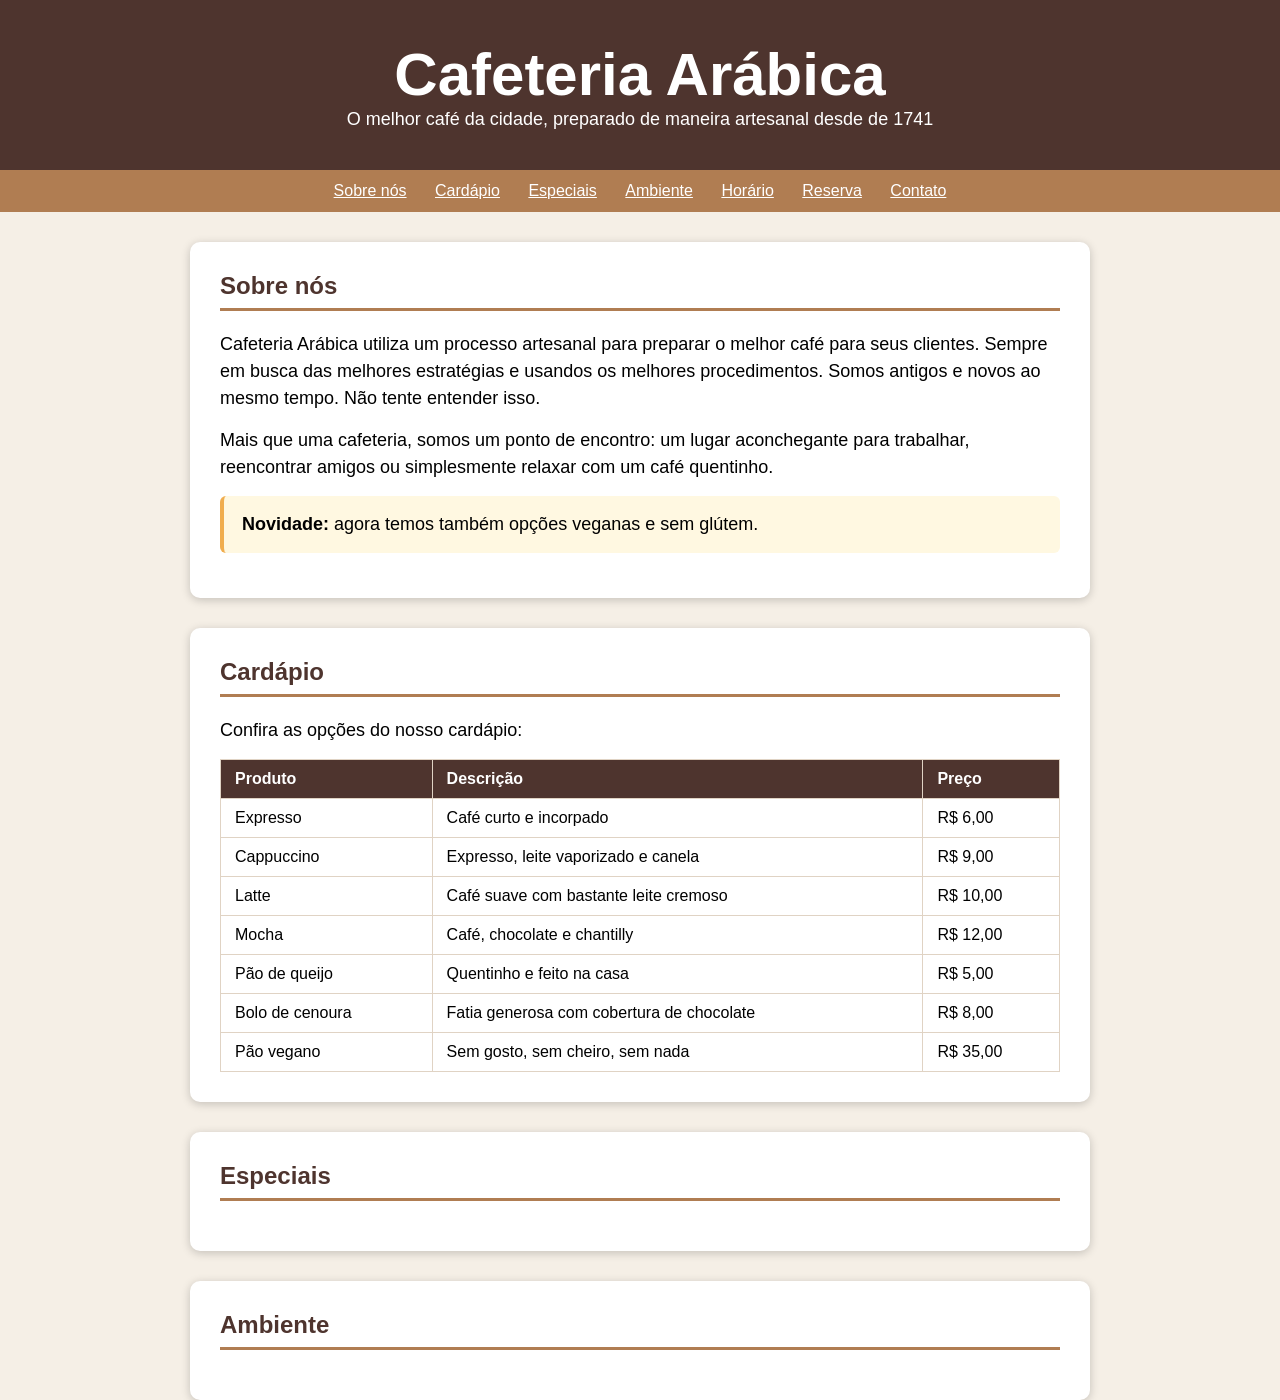
==== index.html @ d533ed1c "19/10 - Sobre Nós e Cardápio" ====
<!DOCTYPE html>
<html lang="pt-BR">
<head>
    <meta charset="UTF-8">
    <meta name="viewport" content="width=device-width, initial-scale=1.0">
    <title>Aula de HTML, CSS e JS</title>
    <link rel="stylesheet" href="style.css">
</head>
<body>
    <!-- Parte Superior -->
    <header>
        <h1>Cafeteria Arábica</h1>
        <p>O melhor café da cidade, preparado de maneira artesanal desde de 1741</p>
    </header>

    <nav>
        <a href="#sobre">Sobre nós</a>
        <a href="#cardapio">Cardápio</a>
        <a href="#especiais">Especiais</a>
        <a href="#ambiente">Ambiente</a>
        <a href="#">Horário</a>
        <a href="#">Reserva</a>
        <a href="#contato">Contato</a>
    </nav> 

    <main>
        <section id="sobre">
            <h2>Sobre nós</h2>
            <p>Cafeteria Arábica utiliza um processo artesanal para preparar o melhor café para seus clientes. 
                Sempre em busca das melhores estratégias e usandos os melhores procedimentos. Somos antigos e novos 
                ao mesmo tempo. Não tente entender isso.
            </p>
            <p>Mais que uma cafeteria, somos um ponto de encontro: 
                um lugar aconchegante para trabalhar, reencontrar amigos ou simplesmente relaxar com um café quentinho.
            </p>
            <p class="dica">
                <strong>Novidade:</strong> agora temos também opções veganas e sem glútem.
            </p>
        </section>

        <section id="cardapio">
            <h2>Cardápio</h2>
            <p>Confira as opções do nosso cardápio:</p>
            <table>
                <thead>
                    <tr>
                        <th>Produto</th>
                        <th>Descrição</th>
                        <th>Preço</th>
                    </tr>
                </thead>
                <tbody>
                    <tr>
                        <td>Expresso</td>
                        <td>Café curto e incorpado</td>
                        <td>R$ 6,00</td>
                    </tr>
                    <tr>
                        <td>Cappuccino</td>
                        <td>Expresso, leite vaporizado e canela</td>
                        <td>R$ 9,00</td>
                    </tr>
                    <tr>
                        <td>Latte</td>
                        <td>Café suave com bastante leite cremoso</td>
                        <td>R$ 10,00</td>
                    </tr>
                    <tr>
                        <td>Mocha</td>
                        <td>Café, chocolate e chantilly</td>
                        <td>R$ 12,00</td>
                    </tr>
                    <tr>
                        <td>Pão de queijo</td>
                        <td>Quentinho e feito na casa</td>
                        <td>R$ 5,00</td>
                    </tr>
                    <tr>
                        <td>Bolo de cenoura</td>
                        <td>Fatia generosa com cobertura de chocolate</td>
                        <td>R$ 8,00</td>
                    </tr>
                    <tr>
                        <td>Pão vegano</td>
                        <td>Sem gosto, sem cheiro, sem nada</td>
                        <td>R$ 35,00</td>
                    </tr>
                </tbody>
            </table>
        </section>

        <section id="especiais">
            <h2>Especiais</h2>
        </section>

        <section id="ambiente">
            <h2>Ambiente</h2>
        </section>
    </main>
</body>
</html>
---- style.css ----
/* CSS RESET usando o caractere curinga (*) */

* {
    margin: 0; /* Margem externa = 0 */
    padding: 0; /* Margem interna = 0 */
}

/* Variáveis para paleta de cores */

:root {
    --cor-branco: white;
    --cor-fundo-secao: #ffffff;
    --cor-fundo-dica: #fff8e1;
    --cor-fundo-pagina: #f5efe6;
    --cor-borda-tabela: #e0d3c4;
    --cor-borda-dica: #f0ad4e;
    --cor-marrom-medio: #b07d52;
    --cor-marrom-escuro: #4e342e;
    --cor-sombra: rgba(0, 0, 0, 0.2);
}

/* Regra de Formatação ╰(*°▽°*)╯ */
body{
    font-family:'Gill Sans', 'Gill Sans MT', Calibri, 'Trebuchet MS', sans-serif;
    background-color: var(--cor-fundo-pagina);
}
header {
    background-color: var(--cor-marrom-escuro);
    color: var(--cor-branco);
    text-align: center;
    padding: 40px 0px;
}
h1 {
    font-size: 60px;
}
p {
    font-size: 18px;
}
nav {
    background-color: var(--cor-marrom-medio);
    padding: 12px;
    text-align: center;
}
a { 
    color: var(--cor-branco);
    padding: 0px 12px;
}
img {
    display: block;
    margin-top: 10px;
    margin-left: auto;
    margin-right: auto;
    margin-top: 800px;
}
main {
    width: 900px;               /* Largura de um bloco */
    margin: 0px auto;
}
section {
    margin-top: 30px;
    background-color: var(--cor-fundo-secao);
    box-shadow: var(--cor-sombra);
    padding: 30px;
    box-shadow: 0 2px 10px var(--cor-sombra);           /* Parâmetro 1: Deslocamento Horizontal, 2: Deslocamento Vertical, 3: Desfoque, 4: Cor*/
    border-radius: 10px;
}
section h2{
    color: var(--cor-marrom-escuro);
    border-bottom: 3px solid var(--cor-marrom-medio);
    margin-bottom: 20px;
    padding-bottom: 8px;
}
section p{
    margin-bottom: 15px;
    line-height: 150%;
}

/* Criar um classe em CSS */

.dica{
    background-color: var(--cor-fundo-dica);
    border-left: 4px solid var(--cor-borda-dica);
    padding: 15px 18px;
    border-radius: 6px;
}

.wainu {
    width: 50%;
}

table {
    width: 100%;
    border-collapse: collapse;
}
th, td {
    border: 1px solid var(--cor-borda-tabela);
    padding: 10px 14px;
    text-align: left;
}
th {
    background-color: var(--cor-marrom-escuro);
    color: var(--cor-branco);
}

/* Formatação de tabela */


/* .default_margin {
    display: inline-block;

    margin-top: 32px;
} */

/*
font-family -> propriedade
'Franklin Gothic Medium', 'Arial Narrow', Arial, sans-serif -> valor da propriedade
*/
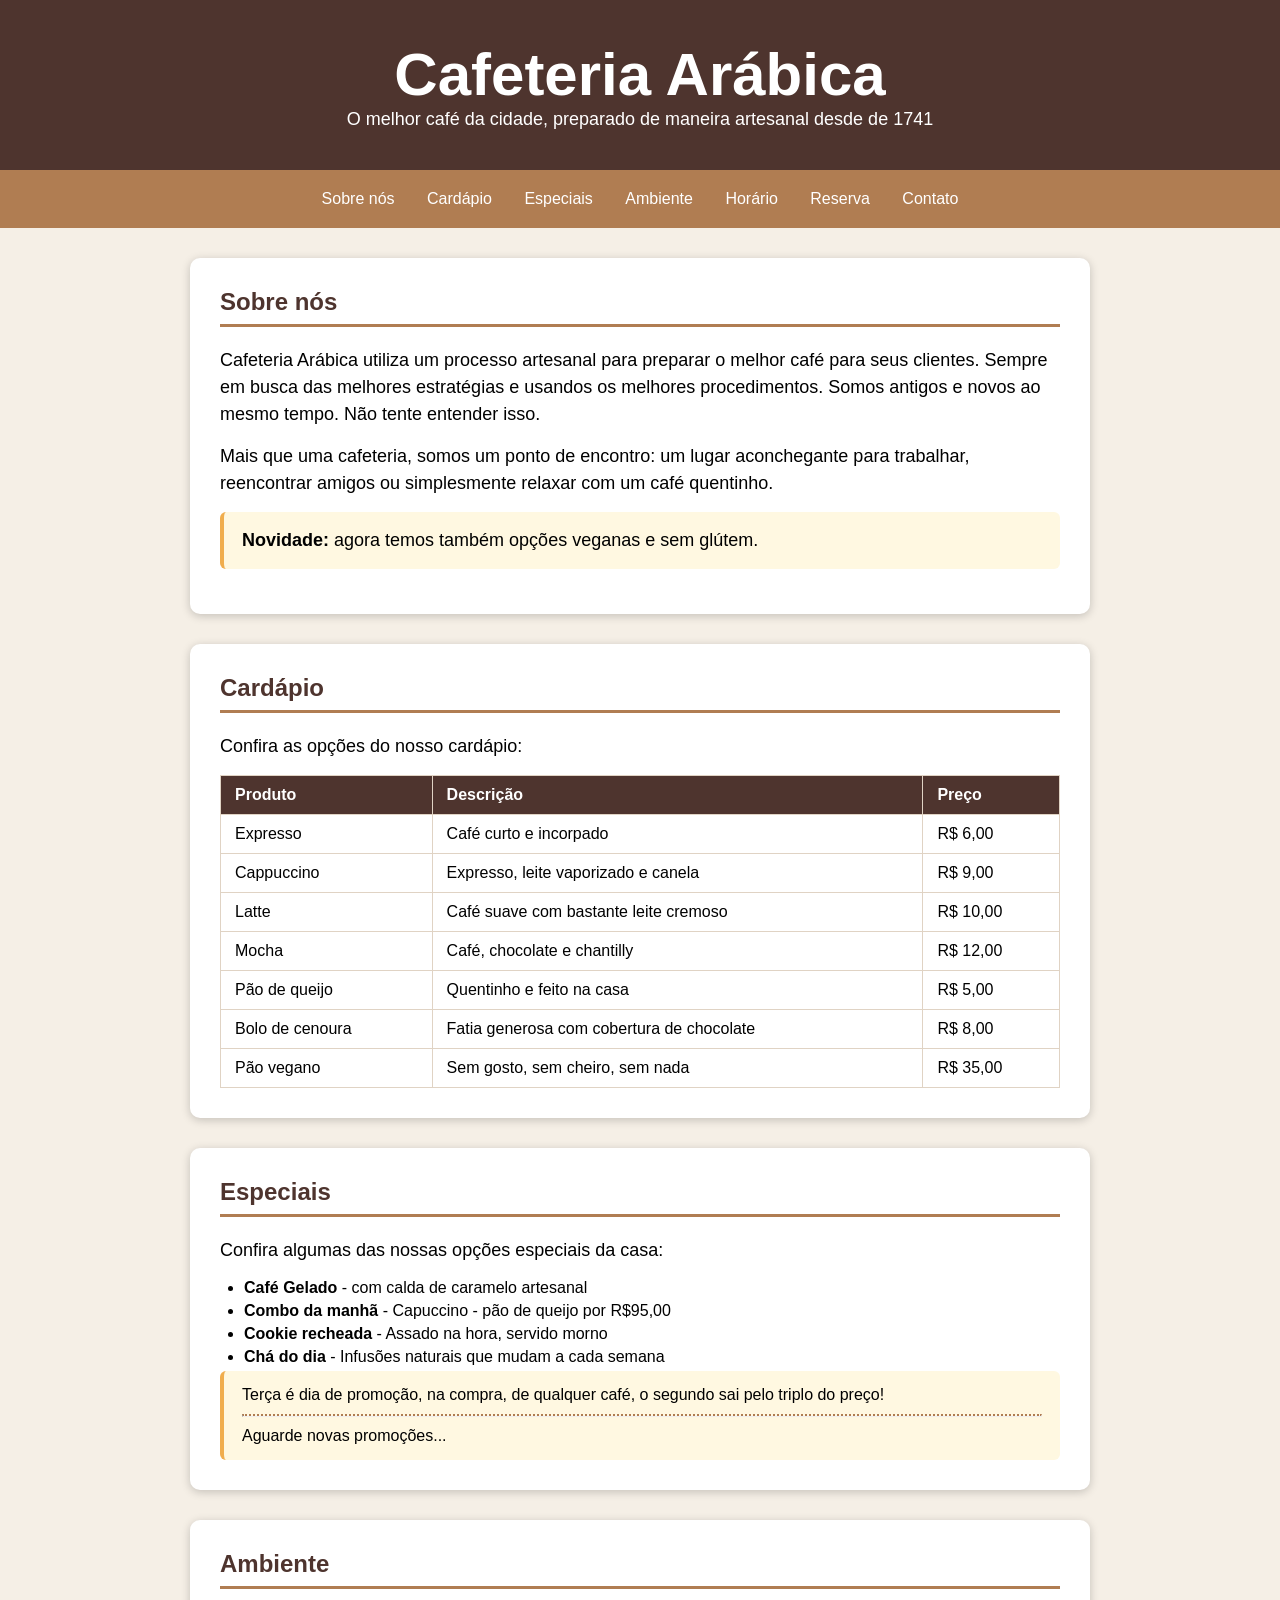
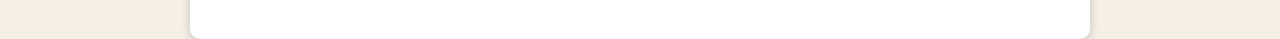
==== commit 61154c78: "26/10 - Especiais" ====
--- a/index.html
+++ b/index.html
@@ -91,6 +91,18 @@
 
         <section id="especiais">
             <h2>Especiais</h2>
+            <p>Confira algumas das nossas opções especiais da casa:</p>
+            <ul>
+                <li><strong>Café Gelado</strong> - com calda de caramelo artesanal</li>
+                <li><strong>Combo da manhã</strong> - Capuccino - pão de queijo por R$95,00</li>
+                <li><strong>Cookie recheada</strong> - Assado na hora, servido morno</li>
+                <li><strong>Chá do dia</strong> - Infusões naturais que mudam a cada semana</li>
+            </ul>
+            <div class="dica">
+                Terça é dia de promoção, na compra, de qualquer café, o segundo sai pelo triplo do preço!
+                <hr>
+                Aguarde novas promoções...
+            </div>
         </section>
 
         <section id="ambiente">
--- a/style.css
+++ b/style.css
@@ -16,7 +16,10 @@
     --cor-borda-dica: #f0ad4e;
     --cor-marrom-medio: #b07d52;
     --cor-marrom-escuro: #4e342e;
+    --cor-marrom-hover: #935f3a;
     --cor-sombra: rgba(0, 0, 0, 0.2);
+    --cor-text: #333333;
+    --cor-texto-creme: #e6d7c3;
 }
 
 /* Regra de Formatação ╰(*°▽°*)╯ */
@@ -38,12 +41,17 @@
 }
 nav {
     background-color: var(--cor-marrom-medio);
-    padding: 12px;
+    padding: 20px 12px;
     text-align: center;
 }
-a { 
+nav a { 
     color: var(--cor-branco);
-    padding: 0px 12px;
+    text-decoration: none;
+    padding: 8px 14px;
+    border-radius: 6px;
+}
+nav a:hover{
+    background-color: var(--cor-marrom-hover);
 }
 img {
     display: block;
@@ -74,7 +82,17 @@
     margin-bottom: 15px;
     line-height: 150%;
 }
-
+section ul, section ol{
+    margin-left: 24px;
+    margin-top: 12px;
+}
+section li{
+    margin-bottom: 5px;
+}
+section hr{
+    border-top: 2px dotted var(--cor-marrom-medio);
+    margin: 10px 0px;
+}
 /* Criar um classe em CSS */
 
 .dica{
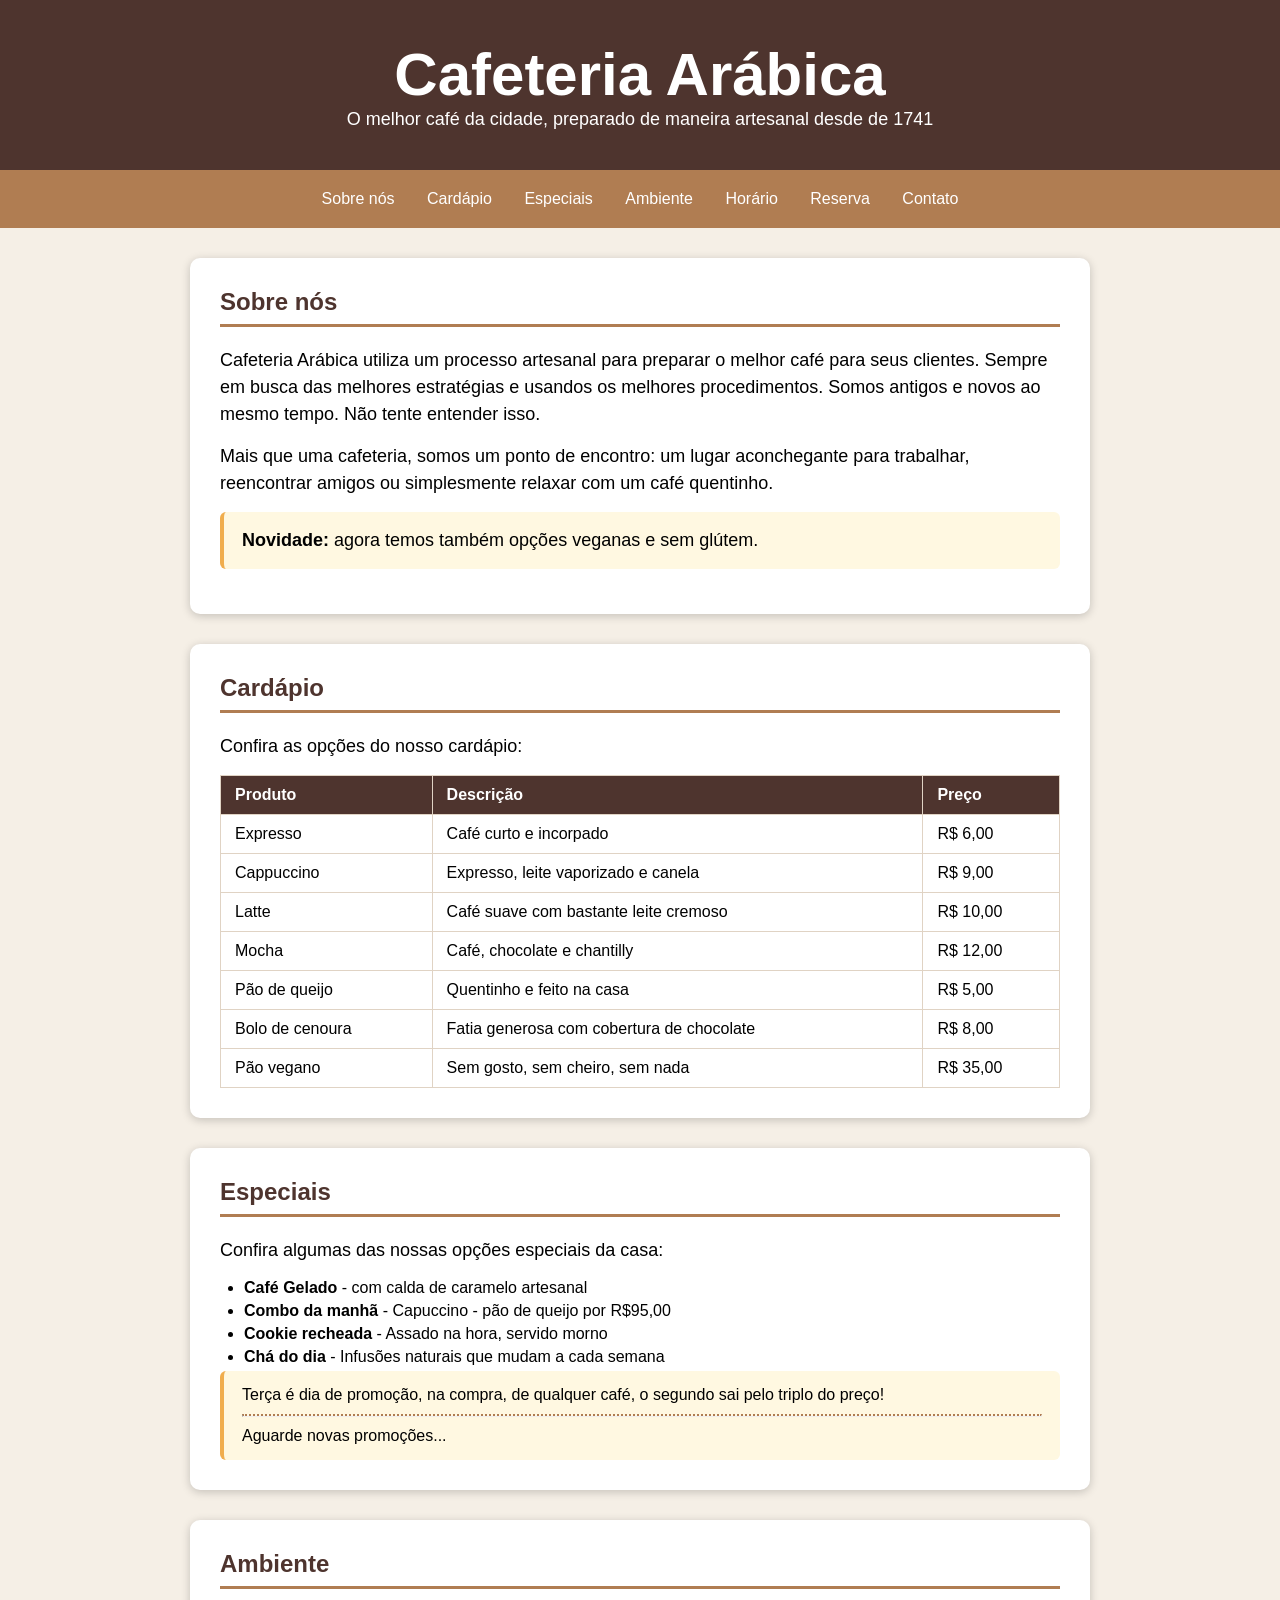
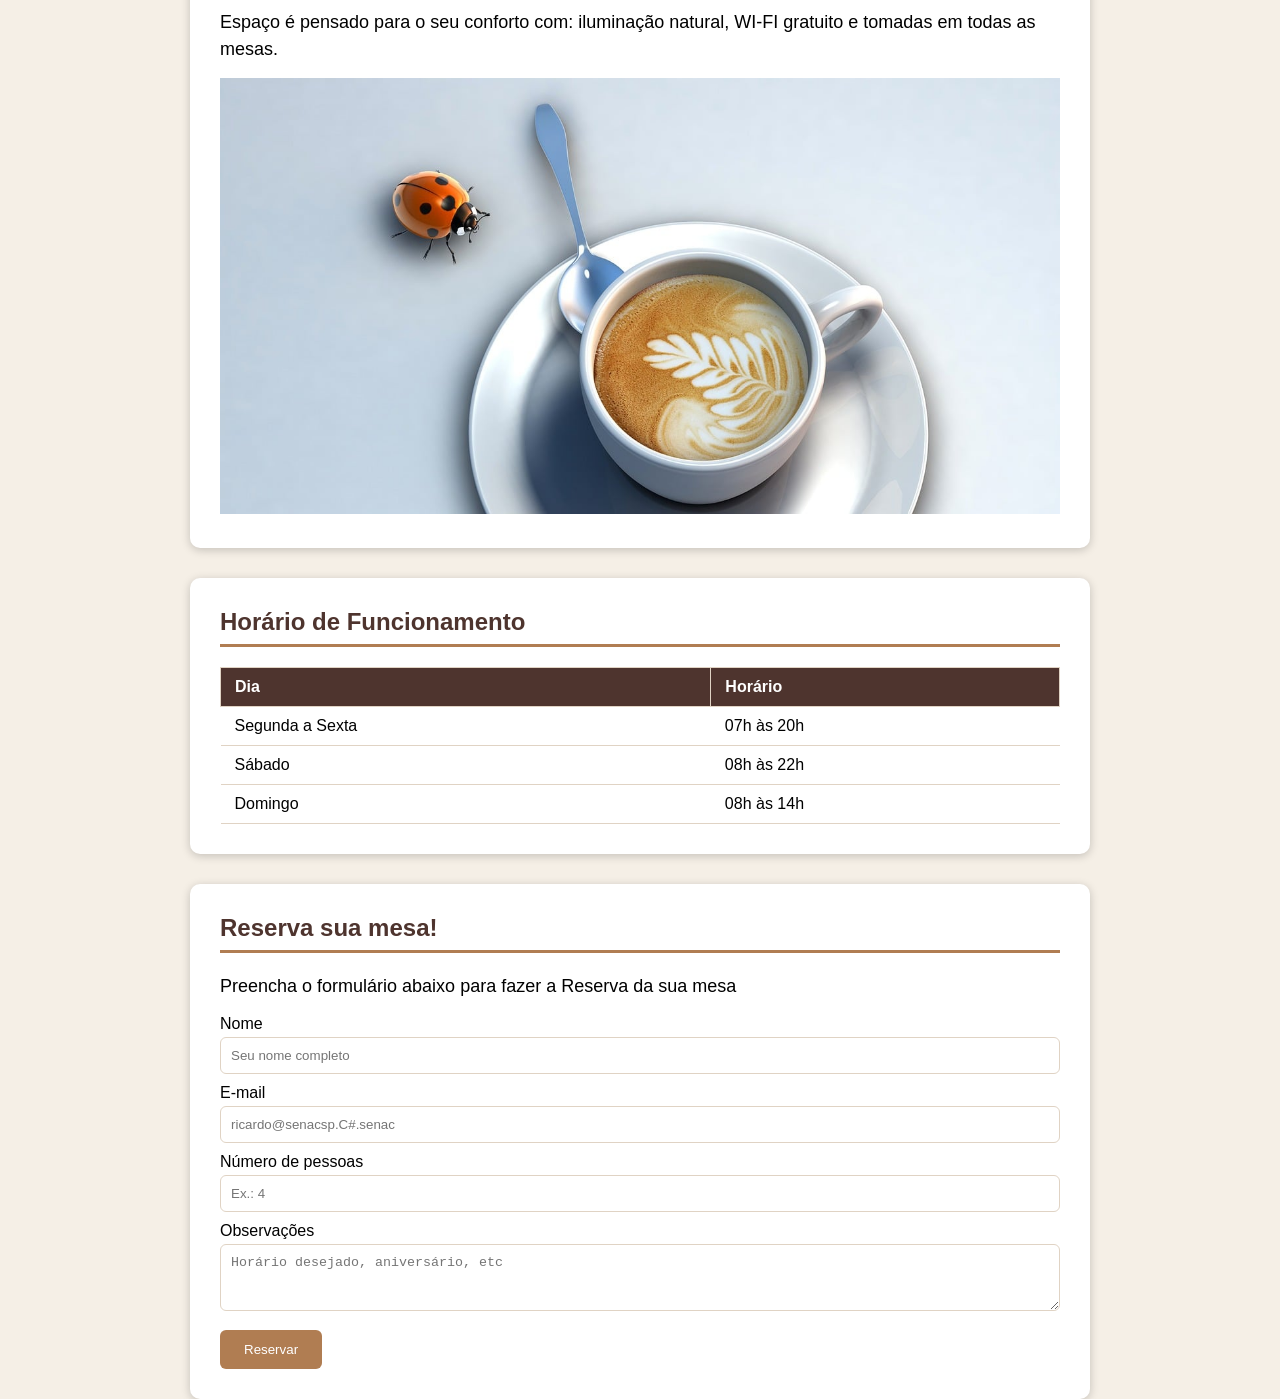
==== commit f28e2c6f: "28/10 - Horário de Funcionamento, Reservas de Mesas e Ambiente" ====
--- a/index.html
+++ b/index.html
@@ -5,6 +5,7 @@
     <meta name="viewport" content="width=device-width, initial-scale=1.0">
     <title>Aula de HTML, CSS e JS</title>
     <link rel="stylesheet" href="style.css">
+    <link rel="icon" type="image/png" href="imagens/graos.png">
 </head>
 <body>
     <!-- Parte Superior -->
@@ -107,6 +108,52 @@
 
         <section id="ambiente">
             <h2>Ambiente</h2>
+            <p>Espaço é pensado para o seu conforto com: iluminação natural, WI-FI gratuito e tomadas em todas as mesas.</p>
+            <img src="imagens/cafeteria.jpg" alt="CAFÉÉÉÉ">
+        </section>
+
+        <section id="Horario">
+            <h2>Horário de Funcionamento</h2>
+            <table class="horario-funcionamento">
+                <thead>
+                    <th>Dia</th>
+                    <th>Horário</th>
+                </thead>
+                <tbody>
+                    <tr>
+                        <td>Segunda a Sexta</td>
+                        <td>07h às 20h</td>
+                    </tr>
+                    <tr>
+                        <td>Sábado</td>
+                        <td>08h às 22h</td>
+                    </tr>
+                    <tr>
+                        <td>Domingo</td>
+                        <td>08h às 14h</td>
+                    </tr>
+                </tbody>
+            </table>
+        </section>
+
+        <section id="Reserva">
+            <h2>Reserva sua mesa!</h2>
+            <p>Preencha o formulário abaixo para fazer a Reserva da sua mesa</p>
+            <form action="">
+                <label for="nome">Nome</label>
+                <input type="text" id="nome" placeholder="Seu nome completo">
+
+                <label for="email">E-mail</label>
+                <input type="email" id="nome" placeholder="ricardo@senacsp.C#.senac">
+
+                <label for="nome">Número de pessoas</label>
+                <input type="number" id="pessoas" placeholder="Ex.: 4">
+
+                <label for="nome">Observações</label>
+                <textarea id="obs" rows="3" placeholder="Horário desejado, aniversário, etc"></textarea>
+
+                <button type="submit">Reservar</button>
+            </form>
         </section>
     </main>
 </body>
--- a/style.css
+++ b/style.css
@@ -3,6 +3,17 @@
 * {
     margin: 0; /* Margem externa = 0 */
     padding: 0; /* Margem interna = 0 */
+    box-sizing:border-box; 
+    /* 
+        Content box -> soma os expaços e expande 
+        border-box -> soma todos os espaços e reduz (conteúdo + espaços)   
+        
+    ricardo{
+        C#{
+            👍
+        }
+    }
+    */
 }
 
 /* Variáveis para paleta de cores */
@@ -20,6 +31,10 @@
     --cor-sombra: rgba(0, 0, 0, 0.2);
     --cor-text: #333333;
     --cor-texto-creme: #e6d7c3;
+}
+.horario-funcionamento td{
+    border: none;
+    border-bottom: 1px solid var(--cor-borda-tabela);    
 }
 
 /* Regra de Formatação ╰(*°▽°*)╯ */
@@ -53,12 +68,8 @@
 nav a:hover{
     background-color: var(--cor-marrom-hover);
 }
-img {
-    display: block;
-    margin-top: 10px;
-    margin-left: auto;
-    margin-right: auto;
-    margin-top: 800px;
+section img{
+    width: 100%;
 }
 main {
     width: 900px;               /* Largura de um bloco */
@@ -123,6 +134,28 @@
 /* Formatação de tabela */
 
 
+form label{
+    display: block;
+    margin: 10px 0px 4px;
+}
+form input, form textarea{
+    width: 100%;
+    padding: 10px;
+    border-radius: 6px;
+    border: 1px solid var(--cor-borda-tabela);
+}
+form button{
+    margin-top: 15px;
+    border: none;
+    background-color: var(--cor-marrom-medio);
+    color: var(--cor-branco);
+    padding: 12px 24px;
+    border-radius: 6px;
+    cursor: pointer;
+}
+form button:hover{
+    background-color: var(--cor-marrom-hover);
+}
 /* .default_margin {
     display: inline-block;
 
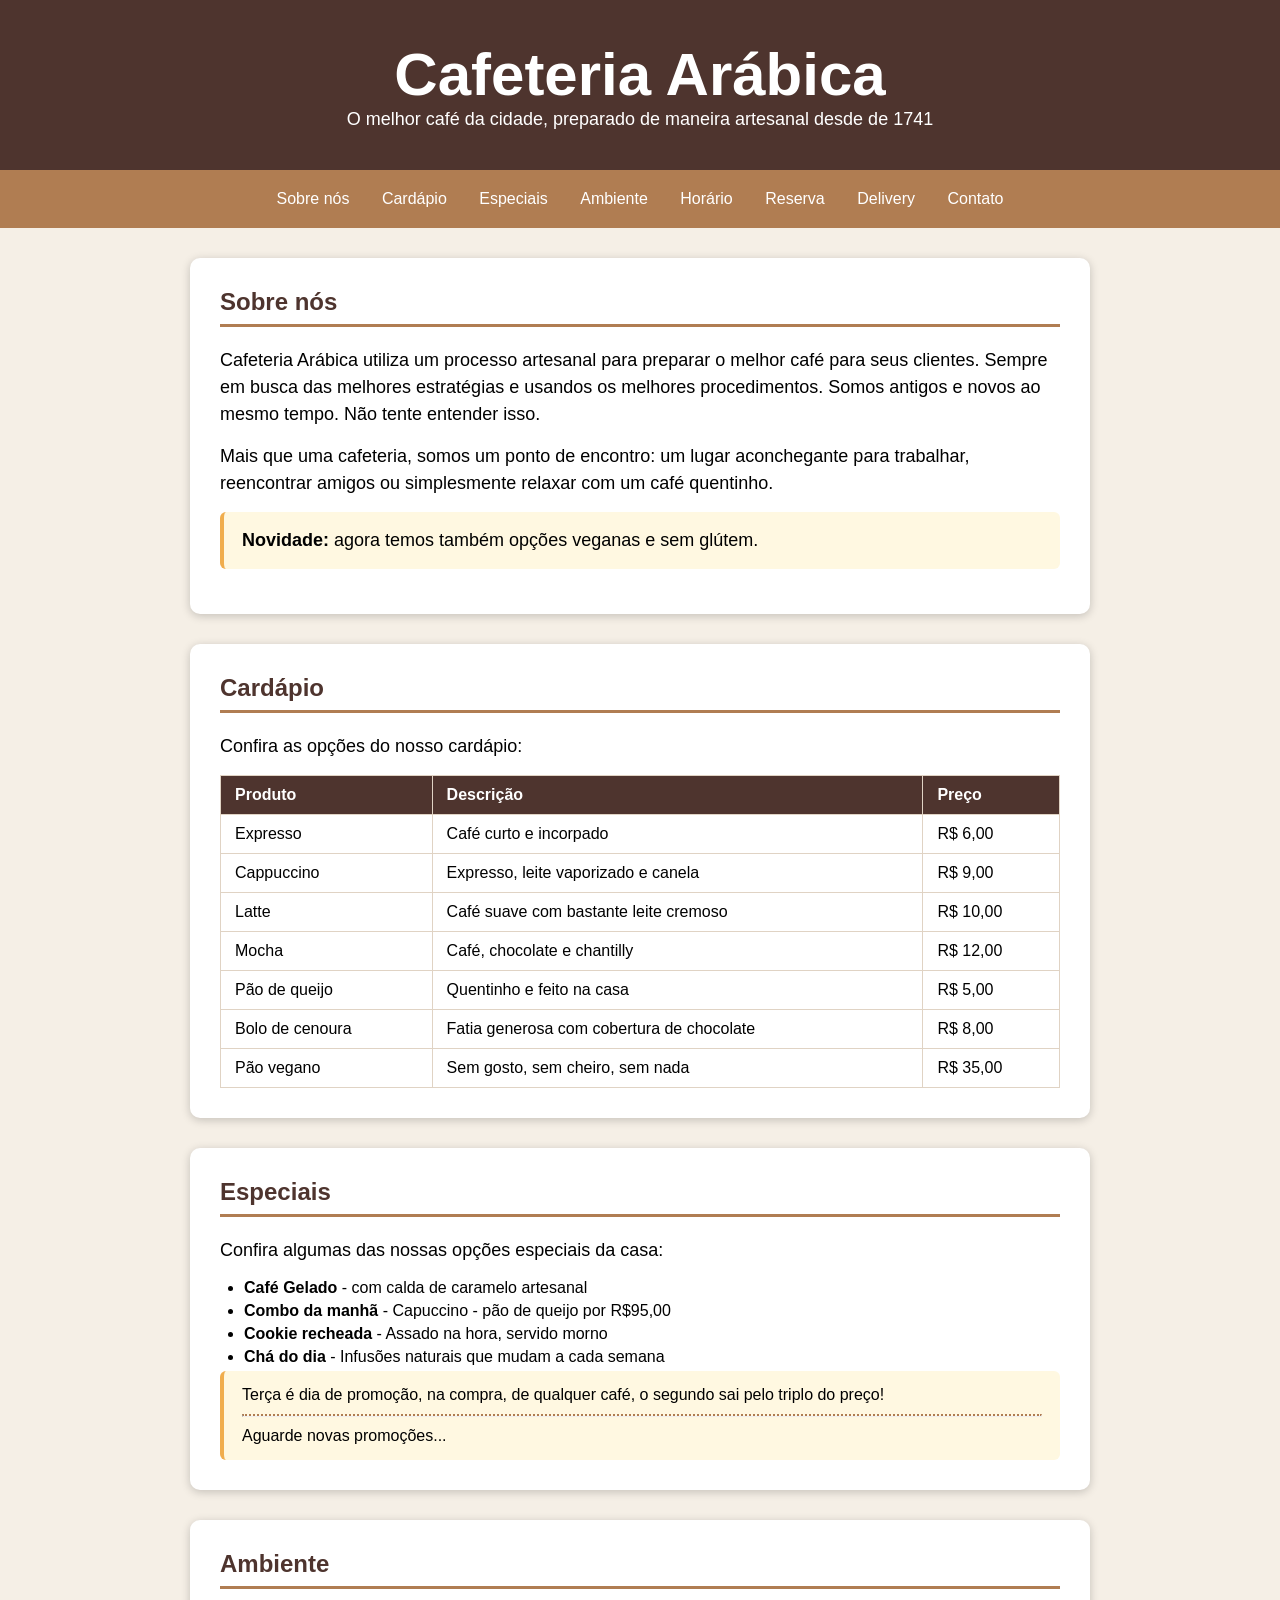
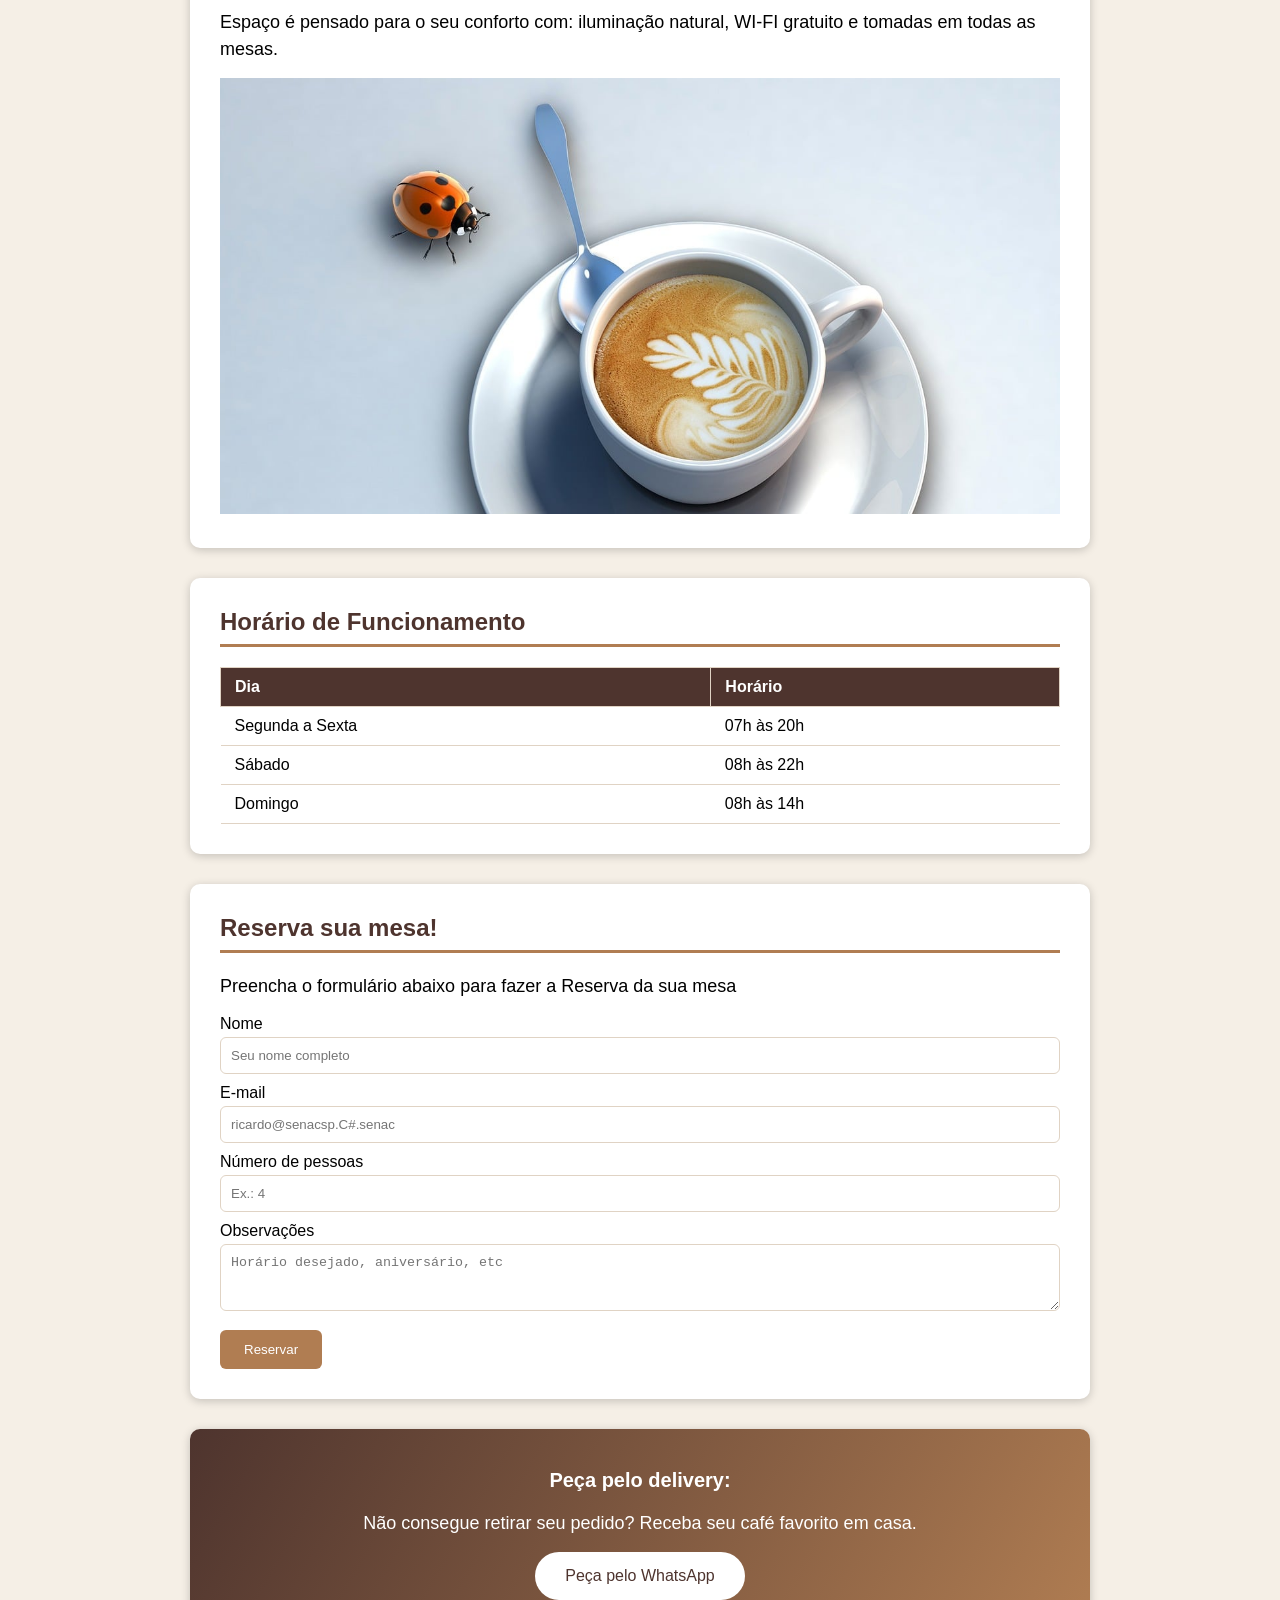
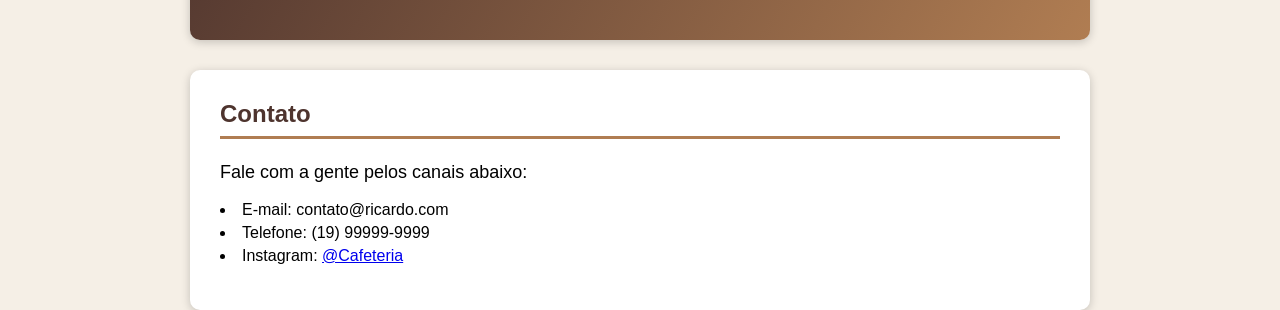
==== commit d363813c: "30/10 - Delivery e Contato" ====
--- a/index.html
+++ b/index.html
@@ -19,8 +19,9 @@
         <a href="#cardapio">Cardápio</a>
         <a href="#especiais">Especiais</a>
         <a href="#ambiente">Ambiente</a>
-        <a href="#">Horário</a>
-        <a href="#">Reserva</a>
+        <a href="#horario-funcionamento">Horário</a>
+        <a href="#reserva">Reserva</a>
+        <a href="#delivery">Delivery</a>
         <a href="#contato">Contato</a>
     </nav> 
 
@@ -112,7 +113,7 @@
             <img src="imagens/cafeteria.jpg" alt="CAFÉÉÉÉ">
         </section>
 
-        <section id="Horario">
+        <section id="horario-funcionamento">
             <h2>Horário de Funcionamento</h2>
             <table class="horario-funcionamento">
                 <thead>
@@ -136,7 +137,7 @@
             </table>
         </section>
 
-        <section id="Reserva">
+        <section id="reserva">
             <h2>Reserva sua mesa!</h2>
             <p>Preencha o formulário abaixo para fazer a Reserva da sua mesa</p>
             <form action="">
@@ -155,6 +156,21 @@
                 <button type="submit">Reservar</button>
             </form>
         </section>
+
+        <section id="delivery">
+            <h2>Peça pelo delivery:</h2>
+            <p>Não consegue retirar seu pedido? Receba seu café favorito em casa.</p>
+            <a href="https://api.whatsapp.com/send?phone=5519982230238" target="_blank" class="botao">Peça pelo WhatsApp</a>
+        </section>
+        <section id="contato">
+            <h2>Contato</h2>
+            <p>Fale com a gente pelos canais abaixo:</p>
+            <p>
+                <li>E-mail:  <a href=""></a> contato@ricardo.com</li>
+                <li>Telefone:  <a href=""></a> (19) 99999-9999</li>
+                <li>Instagram:  <a href="https://www.instagram.com/crazydaveig/" target="_blank"> @Cafeteria</a></li>
+            </p>
+        </section>
     </main>
 </body>
 </html>
--- a/style.css
+++ b/style.css
@@ -156,6 +156,35 @@
 form button:hover{
     background-color: var(--cor-marrom-hover);
 }
+
+/* Formatação de sção delivery usando o ID */
+#delivery{
+    text-align: center;
+    padding: 40px 20px;
+    background: linear-gradient(120deg, var(--cor-marrom-escuro), var(--cor-marrom-medio));
+    color: white;
+}
+#delivery h2{
+    margin-bottom: 10px;
+    color: white;
+    border-bottom: none;
+    font-size: 20px;
+    color: var(--cor-branco);
+}
+.botao{
+    background-color: var(--cor-branco);
+    color: var(--cor-marrom-escuro);
+    text-decoration: none;
+    padding: 15px 30px;
+    border-radius: 30px;
+    display: inline-block; /* Combina o comportamento inline com block*/
+    transition: 0.2s;
+}
+.botao:hover{
+    transform: translateY(-3px);
+    background-color: #9e7a60;
+
+}
 /* .default_margin {
     display: inline-block;
 
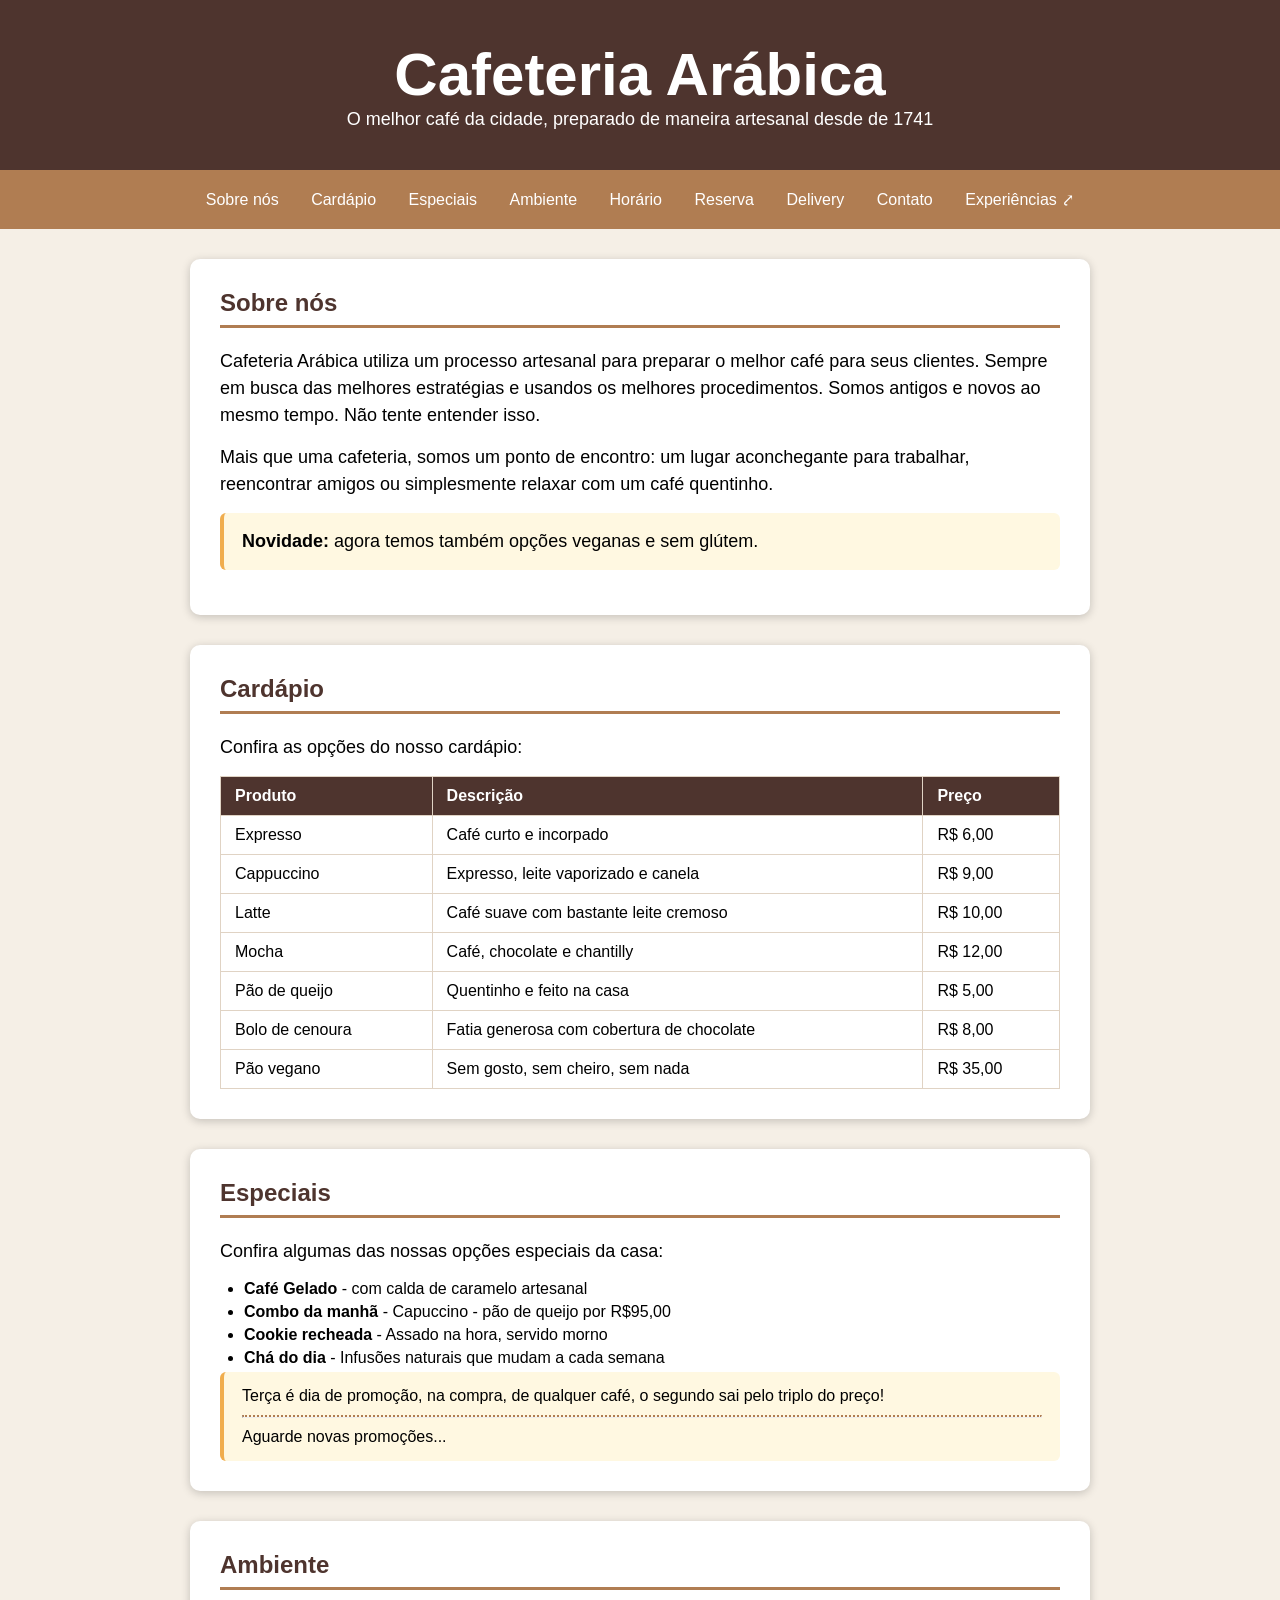
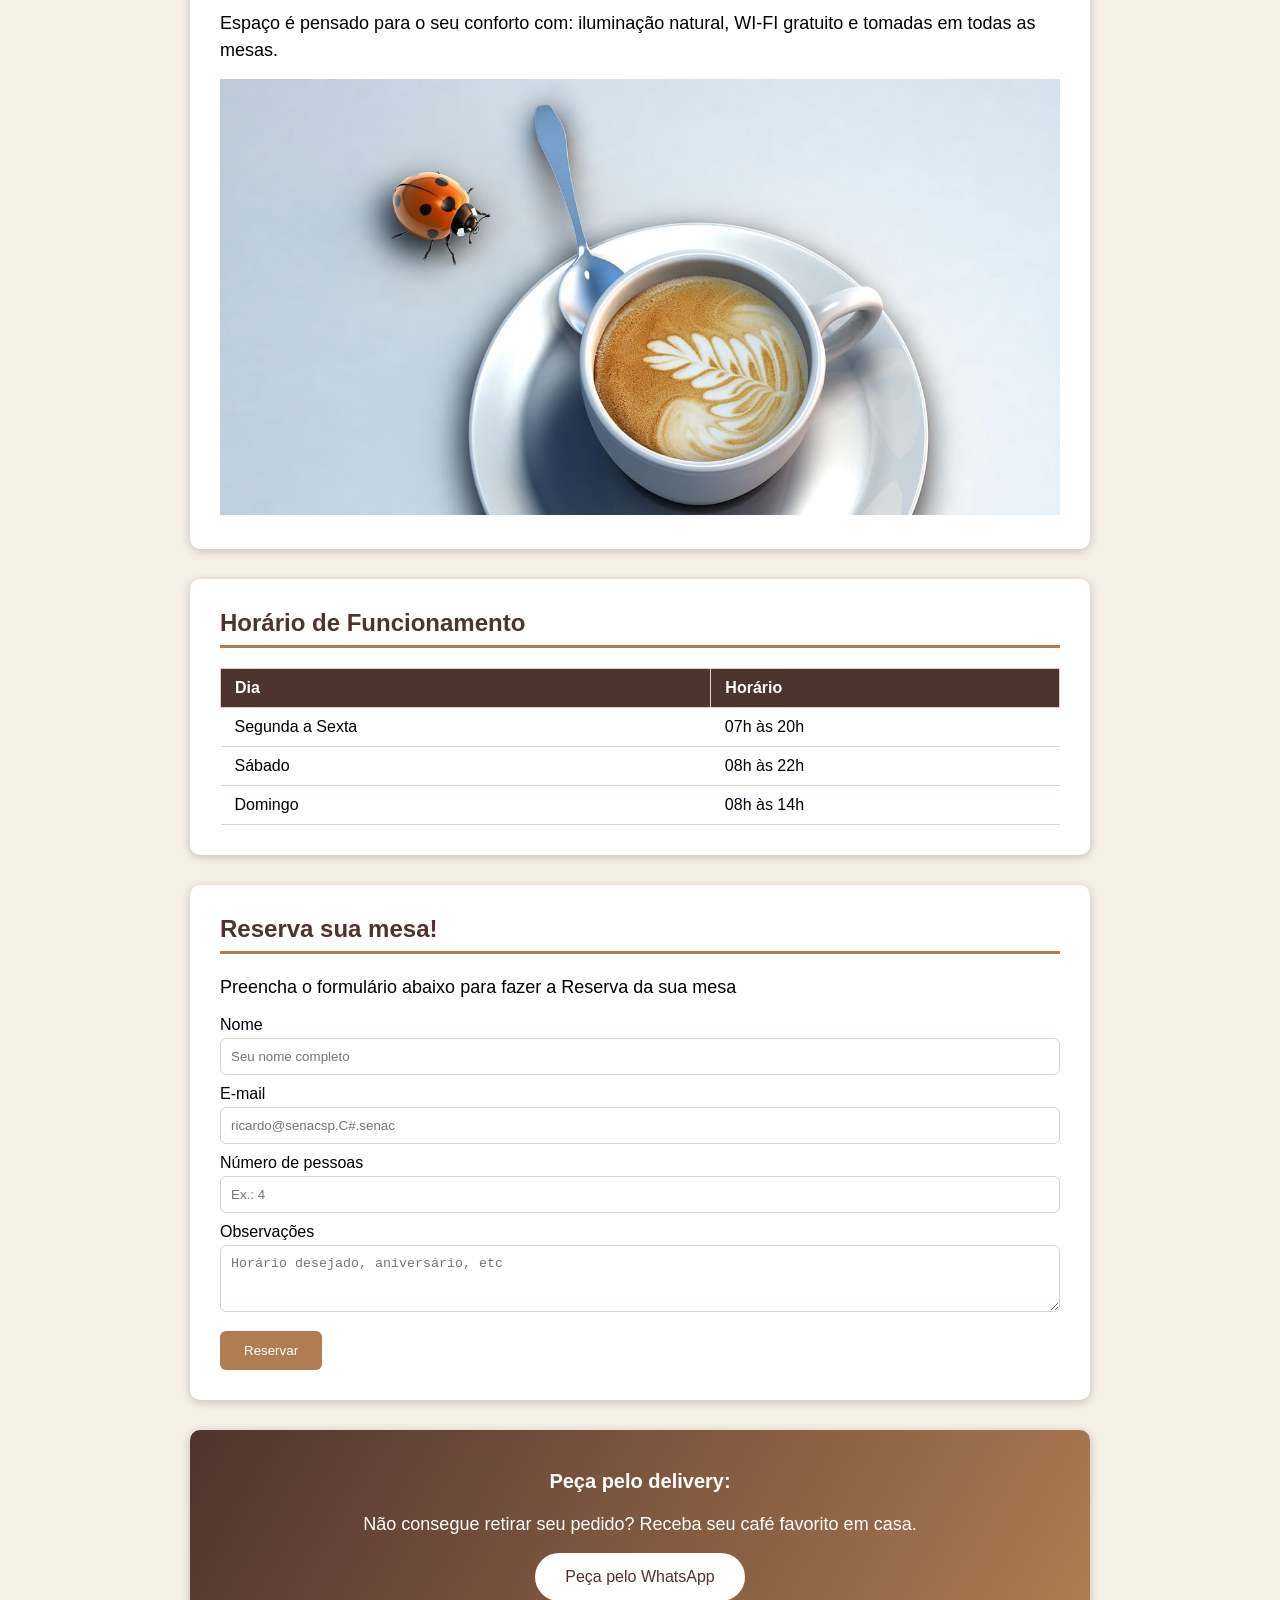
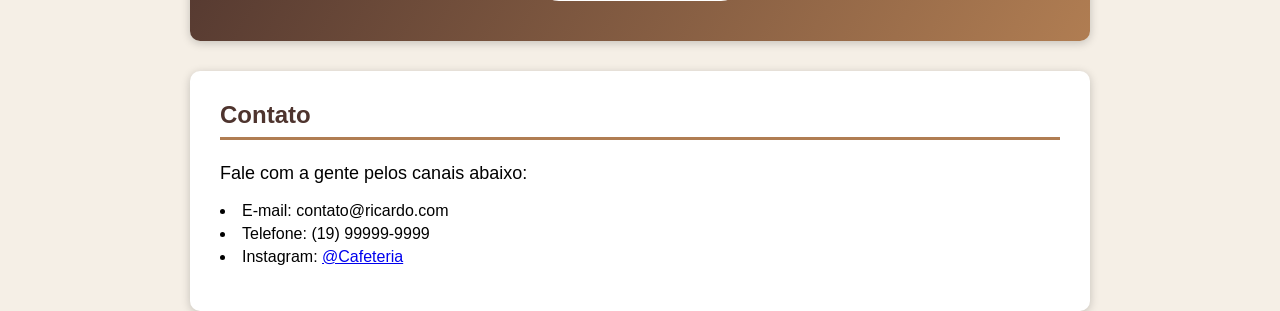
==== commit 1032d31f: "09/11 - Página experiência adicionada e farmada aura braba" ====
--- a/index.html
+++ b/index.html
@@ -23,6 +23,7 @@
         <a href="#reserva">Reserva</a>
         <a href="#delivery">Delivery</a>
         <a href="#contato">Contato</a>
+        <a href="avancado.html">Experiências &nearhk;</a>
     </nav> 
 
     <main>
